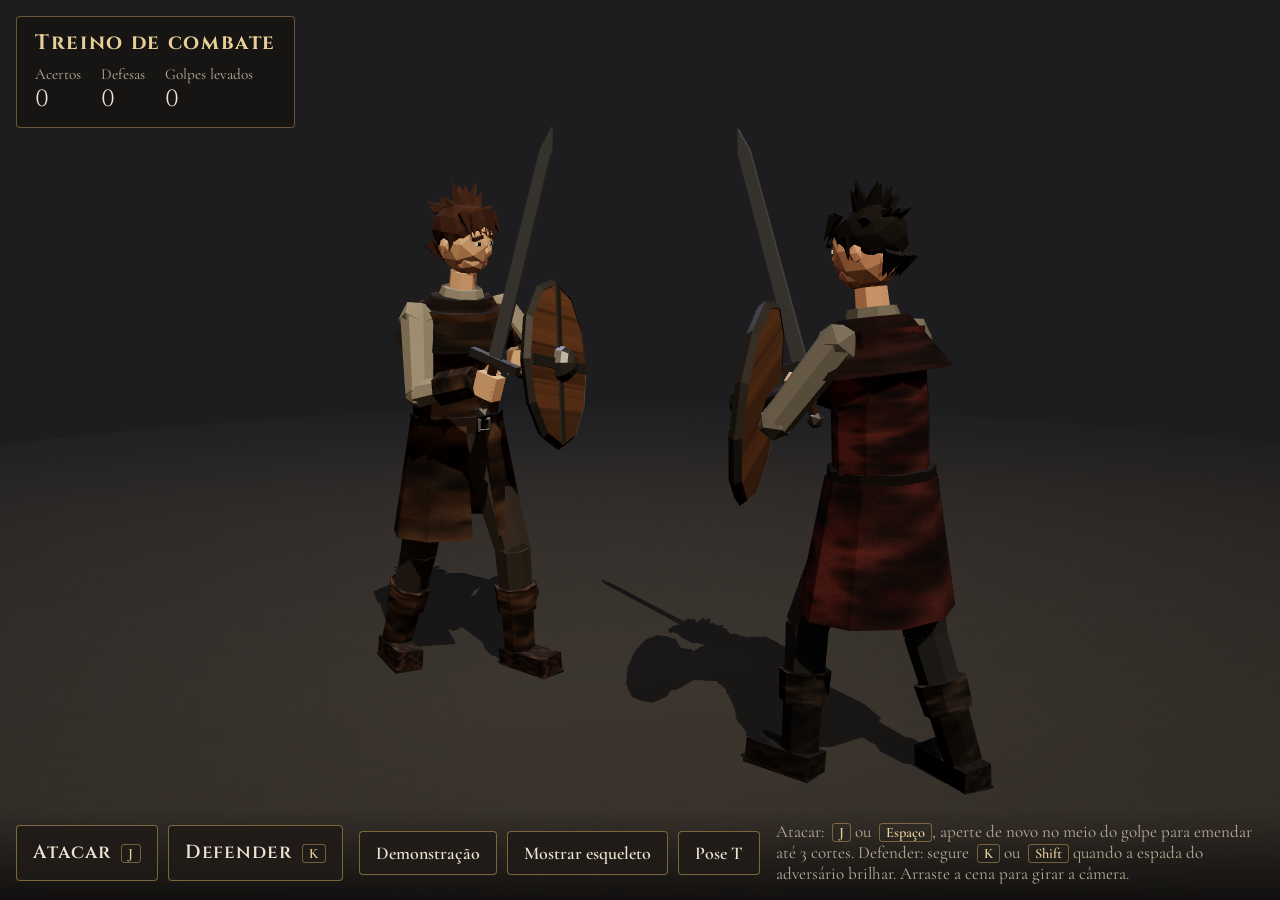
==== combate-3d/index.html @ ebbb8a2a "Add 3D combat training scene with rigged sword-and-shield hero Low-poly hero modeled in code from th" ====
<!doctype html>
<html lang="pt-BR">
<head>
  <meta charset="utf-8">
  <meta name="viewport" content="width=device-width, initial-scale=1">
  <title>Treino de combate</title>
  <link rel="preconnect" href="https://fonts.googleapis.com">
  <link href="https://fonts.googleapis.com/css2?family=Cinzel:wght@500;700&family=Cormorant+Garamond:wght@500;600&display=swap" rel="stylesheet">
  <link rel="stylesheet" href="src/styles.css">
  <script type="importmap">
    {
      "imports": {
        "three": "./vendor/three/three.module.js",
        "three/addons/": "./vendor/three/addons/"
      }
    }
  </script>
</head>
<body>
  <canvas id="tela" aria-label="Cena 3D: herói de espada e escudo treinando contra um adversário"></canvas>

  <header class="hud">
    <h1 class="hud__titulo">Treino de combate</h1>
    <dl class="placar">
      <div><dt>Acertos</dt><dd id="p-acertos">0</dd></div>
      <div><dt>Defesas</dt><dd id="p-defesas">0</dd></div>
      <div><dt>Golpes levados</dt><dd id="p-sofridos">0</dd></div>
    </dl>
  </header>

  <div id="aviso" class="aviso" aria-live="polite"></div>

  <footer class="controles">
    <div class="controles__acoes">
      <button id="btn-atacar" class="btn btn--acao" type="button">Atacar <kbd>J</kbd></button>
      <button id="btn-defender" class="btn btn--acao" type="button">Defender <kbd>K</kbd></button>
    </div>
    <div class="controles__opcoes">
      <button id="btn-demo" class="btn" type="button" aria-pressed="false">Demonstração</button>
      <button id="btn-esqueleto" class="btn" type="button" aria-pressed="false">Mostrar esqueleto</button>
      <button id="btn-poseT" class="btn" type="button" aria-pressed="false">Pose T</button>
    </div>
    <p class="dica">Atacar: <kbd>J</kbd> ou <kbd>Espaço</kbd>, aperte de novo no meio do golpe para emendar até 3 cortes.
      Defender: segure <kbd>K</kbd> ou <kbd>Shift</kbd> quando a espada do adversário brilhar.
      Arraste a cena para girar a câmera.</p>
  </footer>

  <script type="module" src="src/main.js"></script>
</body>
</html>
---- combate-3d/src/styles.css ----
:root {
  --fundo: #1d1d1f;
  --painel: rgba(20, 18, 16, 0.72);
  --ouro: #c9a45c;
  --ouro-claro: #e8cf96;
  --texto: #ece3d2;
  --texto-suave: #b9ad98;
  --bom: #f1d27a;
  --ruim: #ff7a5c;
  --fonte-titulo: 'Cinzel', Georgia, serif;
  --fonte-texto: 'Cormorant Garamond', Georgia, serif;
}

* { box-sizing: border-box; }

html, body {
  margin: 0;
  height: 100%;
  background: var(--fundo);
  color: var(--texto);
  font-family: var(--fonte-texto);
  font-size: 18px;
  overflow: hidden;
}

#tela {
  position: fixed;
  inset: 0;
  width: 100%;
  height: 100%;
  display: block;
  touch-action: none;
}

.hud {
  position: fixed;
  top: 16px;
  left: 16px;
  padding: 12px 18px;
  background: var(--painel);
  border: 1px solid rgba(201, 164, 92, 0.45);
  border-radius: 4px;
  pointer-events: none;
}

.hud__titulo {
  margin: 0 0 8px;
  font-family: var(--fonte-titulo);
  font-size: 1.15rem;
  letter-spacing: 0.08em;
  color: var(--ouro-claro);
}

.placar {
  display: flex;
  gap: 20px;
  margin: 0;
}

.placar dt {
  font-size: 0.85rem;
  color: var(--texto-suave);
}

.placar dd {
  margin: 0;
  font-family: var(--fonte-titulo);
  font-size: 1.3rem;
  color: var(--texto);
}

.aviso {
  position: fixed;
  top: 22%;
  left: 50%;
  transform: translate(-50%, 0) scale(0.9);
  font-family: var(--fonte-titulo);
  font-size: 1.8rem;
  letter-spacing: 0.06em;
  text-shadow: 0 2px 8px rgba(0, 0, 0, 0.8);
  opacity: 0;
  pointer-events: none;
  transition: opacity 0.25s, transform 0.25s;
}

.aviso--ativo { opacity: 1; transform: translate(-50%, -8px) scale(1); transition: none; }
.aviso--bom { color: var(--bom); }
.aviso--ruim { color: var(--ruim); }
.aviso--neutro { color: var(--texto-suave); }

.controles {
  position: fixed;
  left: 0;
  right: 0;
  bottom: 0;
  padding: 12px 16px 16px;
  display: flex;
  flex-wrap: wrap;
  align-items: center;
  gap: 10px 16px;
  background: linear-gradient(to top, rgba(15, 14, 13, 0.92), rgba(15, 14, 13, 0));
}

.controles__acoes,
.controles__opcoes {
  display: flex;
  gap: 10px;
  flex-wrap: wrap;
}

.btn {
  min-height: 44px;
  min-width: 44px;
  padding: 8px 16px;
  font: 600 1rem var(--fonte-texto);
  color: var(--texto);
  background: rgba(32, 28, 24, 0.85);
  border: 1px solid rgba(201, 164, 92, 0.55);
  border-radius: 4px;
  cursor: pointer;
  user-select: none;
  -webkit-user-select: none;
  touch-action: none;
}

.btn:hover { border-color: var(--ouro-claro); }
.btn:focus-visible { outline: 2px solid var(--ouro-claro); outline-offset: 2px; }
.btn:active, .btn[aria-pressed='true'] { background: rgba(201, 164, 92, 0.28); border-color: var(--ouro-claro); }

.btn--acao {
  min-width: 140px;
  min-height: 56px;
  font-family: var(--fonte-titulo);
  font-size: 1.05rem;
  letter-spacing: 0.05em;
}

kbd {
  display: inline-block;
  padding: 0 6px;
  margin-left: 4px;
  font: 600 0.8rem var(--fonte-texto);
  color: var(--ouro-claro);
  border: 1px solid rgba(201, 164, 92, 0.5);
  border-radius: 3px;
}

.dica {
  flex: 1 1 320px;
  margin: 0;
  font-size: 0.95rem;
  color: var(--texto-suave);
}

/* Na pose T não há combate: some com os botões de ação e o placar. */
.pose-t .controles__acoes,
.pose-t .placar,
.pose-t .dica { display: none; }

@media (max-width: 640px) {
  html, body { font-size: 16px; }
  .hud { top: 8px; left: 8px; right: 8px; padding: 8px 12px; }
  .placar { gap: 14px; }
  .dica { display: none; }
  .controles__acoes { width: 100%; }
  .btn--acao { flex: 1; }
}
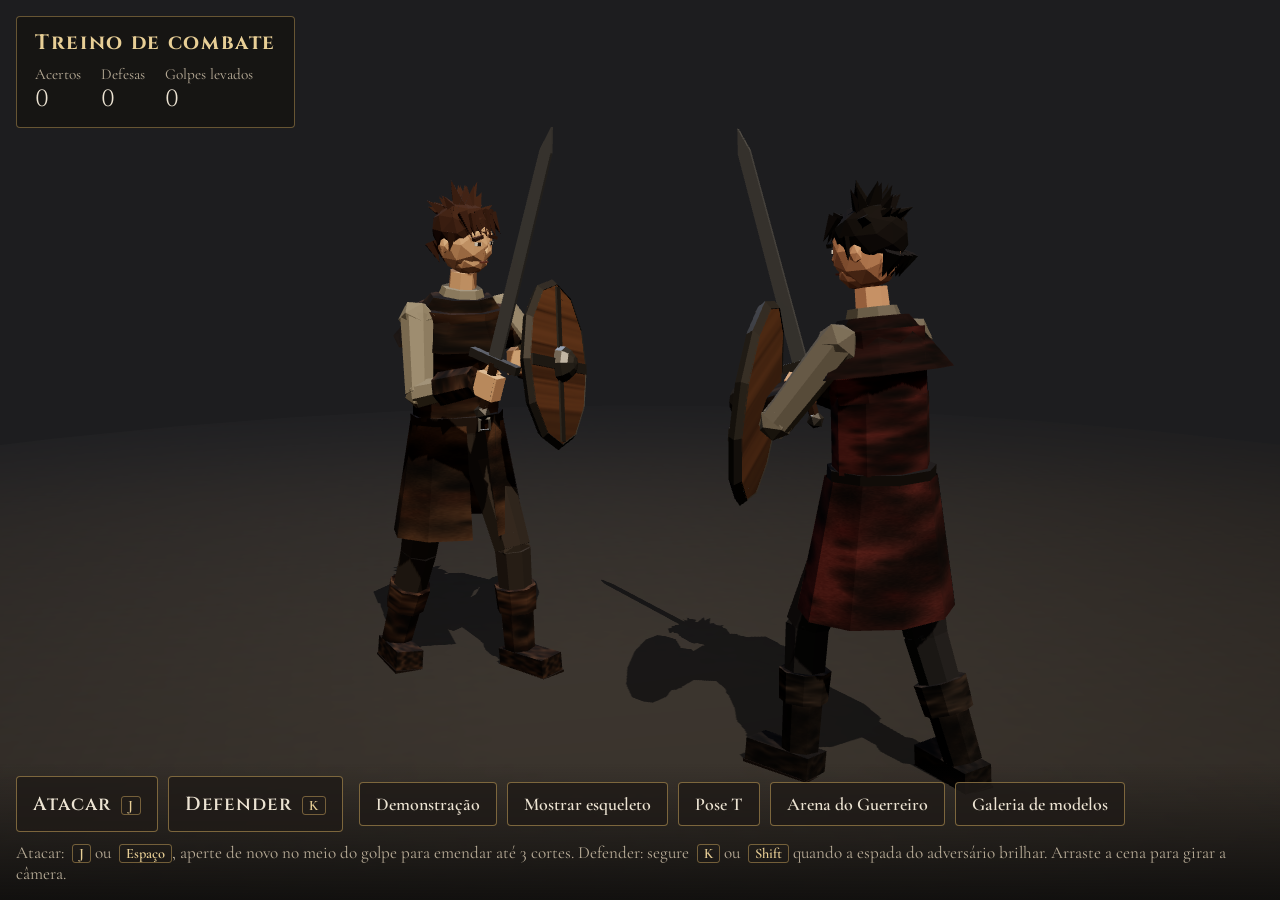
==== commit 2f2572f9: "Add auto-battling Fighter arena with goblin test monsters - Goblin low-poly model from the reference" ====
--- a/combate-3d/index.html
+++ b/combate-3d/index.html
@@ -39,6 +39,8 @@
       <button id="btn-demo" class="btn" type="button" aria-pressed="false">Demonstração</button>
       <button id="btn-esqueleto" class="btn" type="button" aria-pressed="false">Mostrar esqueleto</button>
       <button id="btn-poseT" class="btn" type="button" aria-pressed="false">Pose T</button>
+      <a class="btn btn--link" href="arena.html">Arena do Guerreiro</a>
+      <a class="btn btn--link" href="galeria.html">Galeria de modelos</a>
     </div>
     <p class="dica">Atacar: <kbd>J</kbd> ou <kbd>Espaço</kbd>, aperte de novo no meio do golpe para emendar até 3 cortes.
       Defender: segure <kbd>K</kbd> ou <kbd>Shift</kbd> quando a espada do adversário brilhar.
--- a/combate-3d/src/styles.css
+++ b/combate-3d/src/styles.css
@@ -124,6 +124,7 @@
 }
 
 .btn:hover { border-color: var(--ouro-claro); }
+.btn--link { display: inline-flex; align-items: center; text-decoration: none; }
 .btn:focus-visible { outline: 2px solid var(--ouro-claro); outline-offset: 2px; }
 .btn:active, .btn[aria-pressed='true'] { background: rgba(201, 164, 92, 0.28); border-color: var(--ouro-claro); }
 
